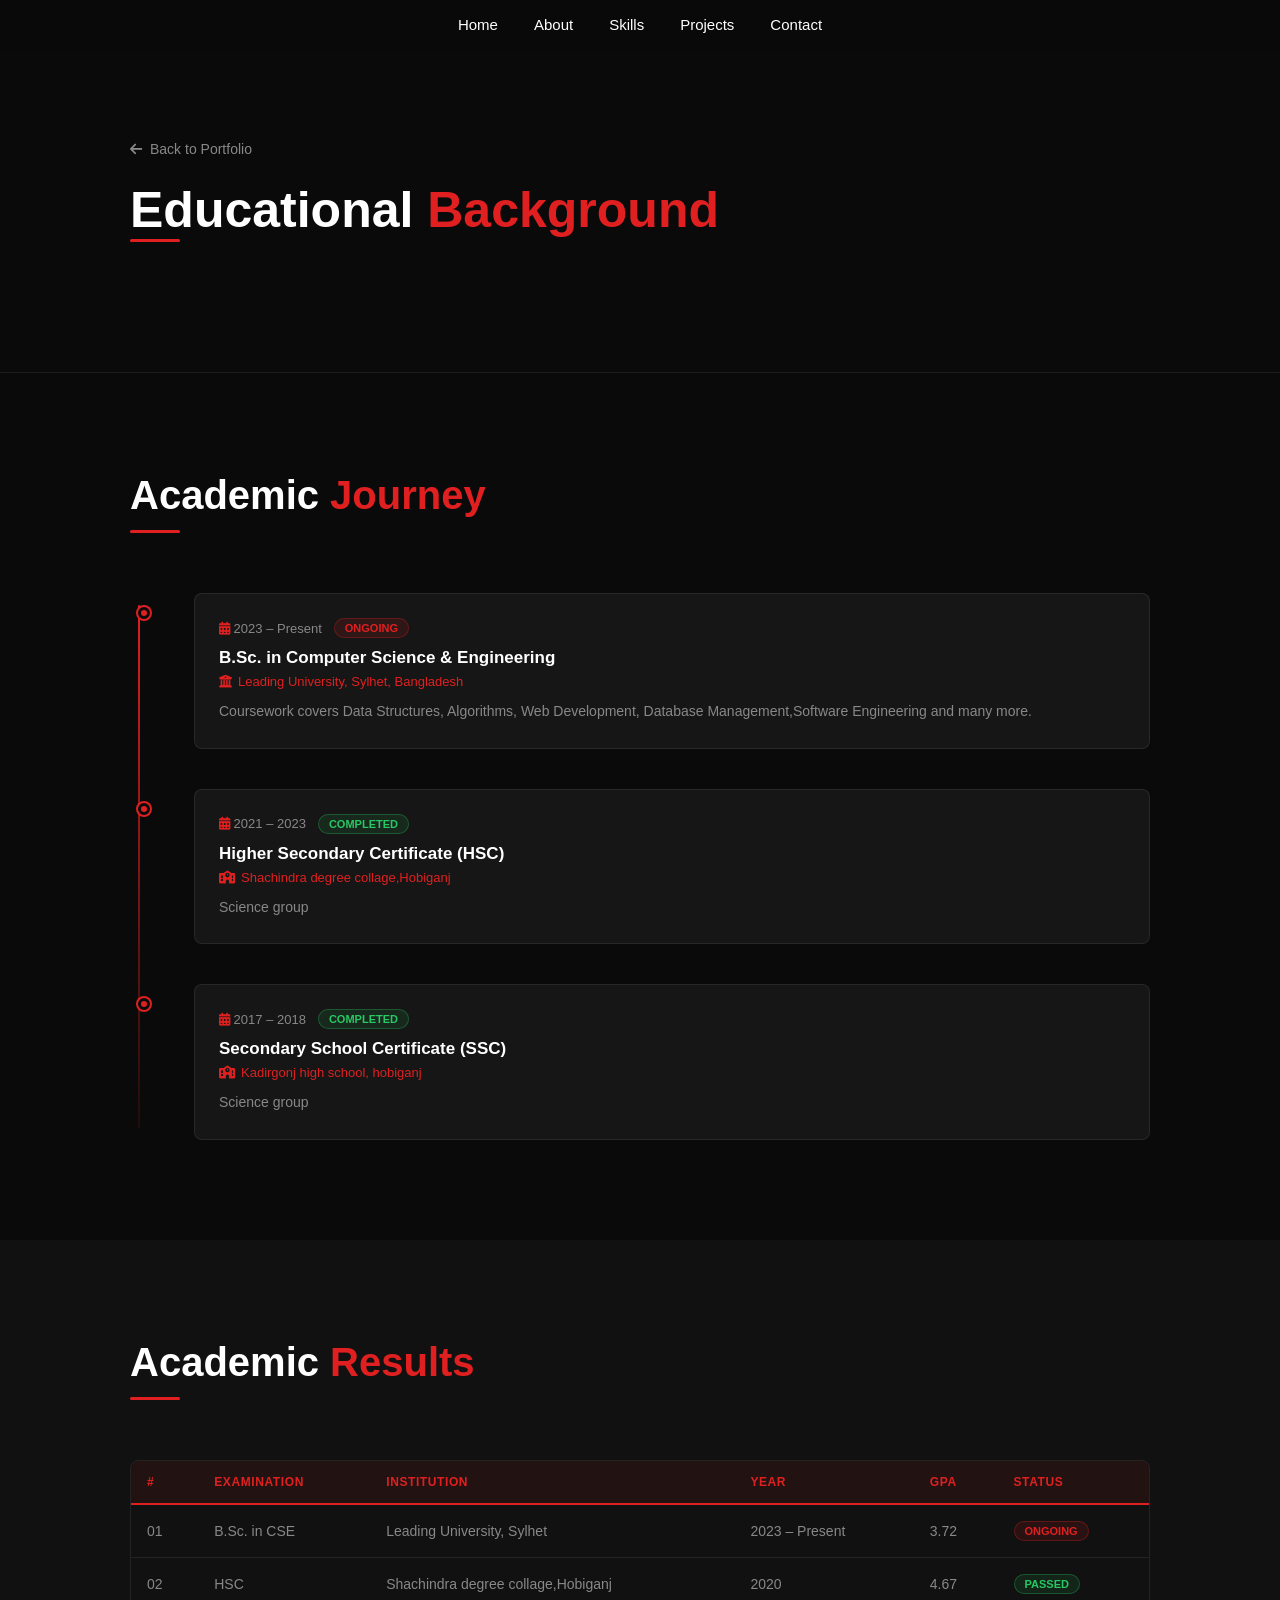
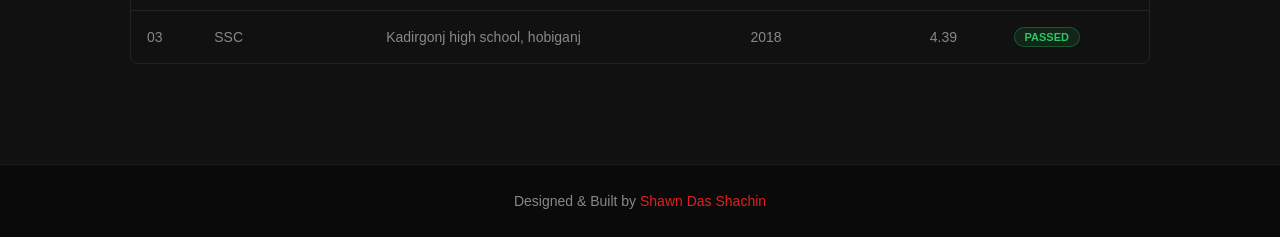
==== education.html @ 569a2774 "almost complete" ====
<!DOCTYPE html>
<html lang="en">

<head>
  <meta charset="UTF-8" />
  <meta name="viewport" content="width=device-width, initial-scale=1.0" />
  <title>Educational Background — Shawn Das Shachin</title>
  <link rel="stylesheet" href="style.css" />
  <!-- <link rel="stylesheet" href="education.css" /> -->
  <link rel="stylesheet" href="https://cdnjs.cloudflare.com/ajax/libs/font-awesome/6.5.0/css/all.min.css" />
</head>

<body>

  <!-- NAVBAR -->
  <nav class="navbar scrolled">
    <ul class="nav-links">
      <li><a href="index.html">Home</a></li>
      <li><a href="index.html#about">About</a></li>
      <li><a href="index.html#skills">Skills</a></li>
      <li><a href="index.html#projects">Projects</a></li>
      <li><a href="index.html#contact">Contact</a></li>
    </ul>
  </nav>


  <!-- HERO -->
  <section class="edu-hero">
    <div class="container">
      <a href="index.html" class="back-link"><i class="fas fa-arrow-left"></i> Back to Portfolio</a>
      <h1>Educational <span class="highlight">Background</span></h1>
      <div class="section-line"></div>
    </div>
  </section>


  <!-- TIMELINE -->
  <section class="edu-section">
    <div class="container">
      <h2 class="section-title">Academic <span class="highlight">Journey</span></h2>
      <div class="section-line"></div>

      <div class="timeline">

        <div class="timeline-item">
          <div class="tl-dot"></div>
          <div class="tl-card">
            <div class="tl-meta">
              <span><i class="fas fa-calendar-alt"></i> 2023 – Present</span>
              <span class="tl-badge">Ongoing</span>
            </div>
            <h3>B.Sc. in Computer Science & Engineering</h3>
            <p class="tl-inst"><i class="fas fa-university"></i> Leading University, Sylhet, Bangladesh</p>
            <p class="tl-desc">Coursework covers Data Structures, Algorithms, Web Development, 
              Database Management,Software Engineering and many more.</p>
          </div>
        </div>

        <div class="timeline-item">
          <div class="tl-dot"></div>
          <div class="tl-card">
            <div class="tl-meta">
              <span><i class="fas fa-calendar-alt"></i> 2021 – 2023</span>
              <span class="tl-badge done">Completed</span>
            </div>
            <h3>Higher Secondary Certificate (HSC)</h3>
            <p class="tl-inst"><i class="fas fa-school"></i> Shachindra degree collage,Hobiganj</p>
            <p class="tl-desc">Science group </p>
          </div>
        </div>

        <div class="timeline-item">
          <div class="tl-dot"></div>
          <div class="tl-card">
            <div class="tl-meta">
              <span><i class="fas fa-calendar-alt"></i> 2017 – 2018</span>
              <span class="tl-badge done">Completed</span>
            </div>
            <h3>Secondary School Certificate (SSC)</h3>
            <p class="tl-inst"><i class="fas fa-school"></i> Kadirgonj high school, hobiganj</p>
            <p class="tl-desc">Science group</p>
          </div>
        </div>

      </div>
    </div>
  </section>


  <!-- RESULTS TABLE -->
  <section class="edu-section section-alt">
    <div class="container">
      <h2 class="section-title">Academic <span class="highlight">Results</span></h2>
      <div class="section-line"></div>

      <div class="table-wrapper">
        <table class="results-table">
          <thead>
            <tr>
              <th>#</th>
              <th>Examination</th>
              <th>Institution</th>
              <th>Year</th>
              <th>GPA</th>
              <th>Status</th>
            </tr>
          </thead>
          <tbody>
            <tr>
              <td>01</td>
              <td>B.Sc. in CSE</td>
              <td>Leading University, Sylhet</td>
              <td>2023 – Present</td>
              <td>3.72</td>
              <td><span class="status ongoing">Ongoing</span></td>
            </tr>
            <tr>
              <td>02</td>
              <td>HSC</td>
              <td>Shachindra degree collage,Hobiganj</td>
              <td>2020</td>
              <td>4.67</td>
              <td><span class="status passed">Passed</span></td>
            </tr>
            <tr>
              <td>03</td>
              <td>SSC</td>
              <td>Kadirgonj high school, hobiganj</td>
              <td>2018</td>
              <td>4.39</td>
              <td><span class="status passed">Passed</span></td>
            </tr>
          </tbody>
        </table>
      </div>
    </div>
  </section>


  <!-- FOOTER -->
  <footer class="footer">
    <p>Designed & Built by <span class="highlight">Shawn Das Shachin</span></p>
  </footer>

</body>
</html>
---- style.css ----
/*
   RESET & BASE
*/
*, *::before, *::after {
  margin: 0;
  padding: 0;
  box-sizing: border-box;
}

:root {
  --bg:       #0a0a0a;
  --bg-alt:   #111111;
  --card-bg:  #161616;
  --border:   rgba(255, 255, 255, 0.08);
  --red:      #e02020;
  --red-dark: #c01818;
  --white:    #ffffff;
  --gray:     #888888;
  --particle: 255, 255, 255;
}

html { scroll-behavior: smooth; }

body {
  font-family: 'Poppins', sans-serif;
  background: var(--bg);
  color: var(--white);
  overflow-x: hidden;
}


/*
   SHARED SECTION STYLES
*/
.section {
  padding: 100px 0;
}

.section-alt {
  background: var(--bg-alt);
}

.container {
  width: 100%;
  max-width: 1100px;
  margin: 0 auto;
  padding: 0 40px;
}

.section-title {
  font-size: clamp(28px, 4vw, 40px);
  font-weight: 800;
  margin-bottom: 12px;
}

.section-line {
  width: 50px;
  height: 3px;
  background: var(--red);
  border-radius: 2px;
  margin-bottom: 60px;
}

.highlight { color: var(--red); }

.btn-outline {
  display: inline-flex;
  align-items: center;
  gap: 8px;
  border: 2px solid var(--red);
  color: var(--red);
  text-decoration: none;
  font-size: 14px;
  font-weight: 600;
  padding: 10px 24px;
  border-radius: 4px;
  margin-top: 8px;
  transition: background 0.3s, color 0.3s;
}

.btn-outline:hover {
  background: var(--red);
  color: #fff;
}


/*
   NAVBAR
*/
.navbar {
  position: fixed;
  top: 0;
  left: 0;
  width: 100%;
  z-index: 100;
  display: flex;
  align-items: center;
  justify-content: center;
  padding: 16px 48px;
  background: transparent;
  transition: background 0.3s, backdrop-filter 0.3s;
}

.navbar.scrolled {
  background: rgba(10, 10, 10, 0.92);
  backdrop-filter: blur(10px);
}

.nav-links {
  list-style: none;
  display: flex;
  gap: 36px;
}

.nav-links a {
  text-decoration: none;
  color: var(--white);
  font-size: 15px;
  font-weight: 500;
  position: relative;
  transition: color 0.3s;
}

.nav-links a.active::after {
  content: '';
  position: absolute;
  bottom: -4px;
  left: 0;
  width: 100%;
  height: 2px;
  background: var(--red);
  border-radius: 2px;
}

.nav-links a:hover {
  color: var(--red);
}


/*
   HOME SECTION
*/
#shawn {
  position: relative;
  width: 100%;
  height: 100vh;
  background: var(--bg);
  display: flex;
  align-items: center;
  overflow: hidden;
}

#particleCanvas {
  position: absolute;
  inset: 0;
  width: 100%;
  height: 100%;
  z-index: 0;
}

.shawn-content {
  position: relative;
  z-index: 2;
  width: 100%;
  max-width: 1280px;
  margin: 0 auto;
  padding: 0 60px;
  display: flex;
  align-items: center;
  justify-content: space-between;
  gap: 40px;
}

.shawn-text {
  flex: 1;
  display: flex;
  flex-direction: column;
  gap: 24px;
  animation: fadeInLeft 0.9s ease both;
}

.shawn-text h1 {
  display: flex;
  flex-direction: column;
  gap: 2px;
  font-size: clamp(36px, 5vw, 62px);
  font-weight: 800;
  line-height: 1.15;
}

.shawn-text h1 .line {
  display: block;
  opacity: 0;
  animation: slideUp 0.7s ease forwards;
}
.line:nth-child(1) { animation-delay: 0.2s; }
.line:nth-child(2) { animation-delay: 0.4s; }
.line:nth-child(3) { animation-delay: 0.6s; }

.btn-contact {
  display: inline-block;
  background: var(--red);
  color: #fff;
  text-decoration: none;
  font-size: 15px;
  font-weight: 600;
  padding: 13px 36px;
  border-radius: 4px;
  width: fit-content;
  opacity: 0;
  animation: slideUp 0.7s ease 0.85s forwards;
  transition: background 0.3s, transform 0.2s;
}

.btn-contact:hover {
  background: var(--red-dark);
  transform: translateY(-2px);
}

.social-links {
  display: flex;
  gap: 20px;
  opacity: 0;
  animation: slideUp 0.7s ease 1s forwards;
}

.social-links a {
  color: var(--white);
  font-size: 18px;
  opacity: 0.7;
  text-decoration: none;
  transition: opacity 0.3s, transform 0.3s;
}

.social-links a:hover {
  opacity: 1;
  transform: translateY(-3px);
}

.shawn-photo-wrapper {
  flex: 0 0 auto;
  opacity: 0;
  animation: fadeInRight 0.9s ease 0.5s forwards;
}

.shawn-photo {
  position: relative;
  width: clamp(280px, 32vw, 420px);
  height: clamp(280px, 32vw, 420px);
  border-radius: 50%;
  overflow: hidden;
  border: 4px solid rgba(255, 255, 255, 0.15);
  box-shadow: 0 0 40px rgba(224, 32, 32, 0.25), 0 0 80px rgba(0, 0, 0, 0.6);
  background: #111;
}

.profile-img {
  width: 100%;
  height: 100%;
  object-fit: cover;
  object-position: center 75%;
  display: none;
}

.photo-placeholder {
  width: 100%;
  height: 100%;
  display: flex;
  align-items: center;
  justify-content: center;
  background: linear-gradient(160deg, #1c1c1c, #111);
  color: rgba(255, 255, 255, 0.15);
  font-size: 80px;
}


/*
   ABOUT SECTION
*/
.about-grid {
  display: grid;
  grid-template-columns: 1fr 1fr;
  gap: 60px;
  align-items: start;
}

.about-text {
  display: flex;
  flex-direction: column;
  gap: 16px;
}

.about-text p {
  color: var(--gray);
  line-height: 1.8;
  font-size: 15px;
}

.about-text strong {
  color: var(--white);
}

.about-stats {
  display: grid;
  grid-template-columns: 1fr 1fr;
  gap: 20px;
}

.stat-card {
  background: var(--card-bg);
  border: 1px solid var(--border);
  border-radius: 8px;
  padding: 28px 20px;
  display: flex;
  flex-direction: column;
  align-items: center;
  gap: 6px;
  text-align: center;
  transition: border-color 0.3s;
}

.stat-card:hover {
  border-color: var(--red);
}

.stat-card-link{
  text-decoration: none;
}
.stat-number {
  font-size: 36px;
  font-weight: 800;
  color: var(--red);
}

.stat-label {
  font-size: 13px;
  color: var(--gray);
  font-weight: 500;
}

/* education.css — import after style.css */

.edu-hero {
  padding: 140px 0 70px;
  background: var(--bg);
  border-bottom: 1px solid var(--border);
}

.back-link {
  display: inline-flex;
  align-items: center;
  gap: 8px;
  color: var(--gray);
  text-decoration: none;
  font-size: 14px;
  margin-bottom: 24px;
  transition: color 0.3s;
}
.back-link:hover { color: var(--red); }

.edu-hero h1 {
  font-size: clamp(30px, 5vw, 50px);
  font-weight: 800;
}

.edu-section { padding: 100px 0; }

/* ── TIMELINE ── */
.timeline {
  position: relative;
  display: flex;
  flex-direction: column;
  padding-left: 28px;
}

.timeline::before {
  content: '';
  position: absolute;
  left: 8px; top: 12px; bottom: 12px;
  width: 2px;
  background: linear-gradient(to bottom, var(--red), rgba(224,32,32,0.1));
  border-radius: 2px;
}

.timeline-item {
  position: relative;
  padding: 0 0 40px 36px;
}
.timeline-item:last-child { padding-bottom: 0; }

.tl-dot {
  position: absolute;
  left: -20px; top: 14px;
  width: 12px; height: 12px;
  border-radius: 50%;
  background: var(--red);
  border: 3px solid var(--bg);
  box-shadow: 0 0 0 2px var(--red);
}

.tl-card {
  background: var(--card-bg);
  border: 1px solid var(--border);
  border-radius: 8px;
  padding: 24px;
  transition: border-color 0.3s, transform 0.3s;
}
.tl-card:hover { border-color: var(--red); transform: translateX(5px); }

.tl-meta {
  display: flex;
  align-items: center;
  gap: 12px;
  margin-bottom: 10px;
  font-size: 13px;
  color: var(--gray);
}
.tl-meta i { color: var(--red); }

.tl-badge {
  font-size: 11px;
  font-weight: 700;
  padding: 3px 10px;
  border-radius: 20px;
  background: rgba(224,32,32,0.12);
  color: var(--red);
  border: 1px solid rgba(224,32,32,0.3);
  text-transform: uppercase;
}
.tl-badge.done {
  background: rgba(40,200,100,0.1);
  color: #28c864;
  border-color: rgba(40,200,100,0.3);
}

.tl-card h3 { font-size: 17px; font-weight: 700; margin-bottom: 6px; }
.tl-inst { font-size: 13px; color: var(--red); margin-bottom: 10px; display: flex; align-items: center; gap: 6px; }
.tl-desc { font-size: 14px; color: var(--gray); line-height: 1.75; }

/* ── TABLE ── */
.table-wrapper {
  overflow-x: auto;
  border-radius: 8px;
  border: 1px solid var(--border);
}

.results-table {
  width: 100%;
  border-collapse: collapse;
  font-size: 14px;
  min-width: 580px;
}

.results-table thead tr {
  background: rgba(224,32,32,0.08);
  border-bottom: 2px solid var(--red);
}

.results-table th {
  padding: 14px 16px;
  text-align: left;
  font-size: 12px;
  font-weight: 700;
  text-transform: uppercase;
  letter-spacing: 0.6px;
  color: var(--red);
}

.results-table td {
  padding: 16px 16px;
  color: var(--gray);
  border-bottom: 1px solid var(--border);
}
.results-table tbody tr:last-child td { border-bottom: none; }
.results-table tbody tr:hover { background: rgba(224,32,32,0.03); }

.status {
  display: inline-block;
  font-size: 11px;
  font-weight: 700;
  padding: 3px 10px;
  border-radius: 20px;
  text-transform: uppercase;
}
.status.passed { background: rgba(40,200,100,0.1); color: #28c864; border: 1px solid rgba(40,200,100,0.3); }
.status.ongoing { background: rgba(224,32,32,0.12); color: var(--red); border: 1px solid rgba(224,32,32,0.3); }

@media (max-width: 640px) {
  .tl-card:hover { transform: none; }
  .edu-hero { padding: 120px 0 50px; }
}



/*
   SKILLS SECTION
*/
.skills-grid {
  display: grid;
  grid-template-columns: repeat(3, 1fr);
  gap: 32px;
}

.skill-group {
  background: var(--card-bg);
  border: 1px solid var(--border);
  border-radius: 8px;
  padding: 28px;
  transition: border-color 0.3s;
}

.skill-group:hover {
  border-color: var(--red);
}

.skill-group-title {
  font-size: 16px;
  font-weight: 700;
  color: var(--white);
  margin-bottom: 20px;
  display: flex;
  align-items: center;
  gap: 10px;
}

.skill-group-title i {
  color: var(--red);
}

.skill-tags {
  display: flex;
  flex-wrap: wrap;
  gap: 10px;
}

.tag {
  background: rgba(224, 32, 32, 0.1);
  color: var(--red);
  border: 1px solid rgba(224, 32, 32, 0.3);
  padding: 5px 14px;
  border-radius: 20px;
  font-size: 13px;
  font-weight: 500;
}


/*
   PROJECTS SECTION
*/
.projects-grid {
  display: grid;
  grid-template-columns: repeat(3, 1fr);
  gap: 28px;
}

.project-card {
  background: var(--card-bg);
  border: 1px solid var(--border);
  border-radius: 8px;
  padding: 28px;
  display: flex;
  flex-direction: column;
  gap: 14px;
  transition: transform 0.3s, border-color 0.3s;
}

.project-card:hover {
  transform: translateY(-6px);
  border-color: var(--red);
}

.project-top {
  display: flex;
  align-items: center;
  justify-content: space-between;
}

.project-icon {
  font-size: 32px;
  color: var(--red);
}

.project-links {
  display: flex;
  gap: 14px;
}

.project-links a {
  color: var(--gray);
  font-size: 18px;
  text-decoration: none;
  transition: color 0.2s;
}

.project-links a:hover {
  color: var(--white);
}

.project-name {
  font-size: 18px;
  font-weight: 700;
  color: var(--white);
}

.project-desc {
  font-size: 15px;
  color: var(--gray);
  line-height: 1.7;
  flex: 1;
}

.project-tags {
  display: flex;
  flex-wrap: wrap;
  gap: 9px;
  margin-top: auto;
}

.project-tags span {
  font-size: 12px;
  color: var(--gray);
  background: var(--bg-alt);
  padding: 3px 10px;
  border-radius: 4px;
}


/*
   CONTACT SECTION
*/
.contact-grid {
  display: grid;
  grid-template-columns: 1fr 1.4fr;
  gap: 60px;
  align-items: start;
}

.contact-intro {
  color: var(--gray);
  line-height: 1.8;
  font-size: 15px;
  margin-bottom: 32px;
}

.contact-details {
  display: flex;
  flex-direction: column;
  gap: 18px;
}

.contact-item {
  display: flex;
  align-items: center;
  gap: 14px;
  color: var(--gray);
  font-size: 14px;
}

.contact-item i {
  color: var(--red);
  font-size: 16px;
  width: 20px;
  text-align: center;
}

.contact-form {
  display: flex;
  flex-direction: column;
  gap: 16px;
}

.form-row {
  display: grid;
  grid-template-columns: 1fr 1fr;
  gap: 16px;
}

.form-input {
  width: 100%;
  background: var(--card-bg);
  border: 1px solid var(--border);
  border-radius: 6px;
  padding: 13px 16px;
  color: var(--white);
  font-family: 'Poppins', sans-serif;
  font-size: 14px;
  outline: none;
  transition: border-color 0.3s;
}

.form-input::placeholder {
  color: var(--gray);
}

.form-input:focus {
  border-color: var(--red);
}

.form-textarea {
  resize: vertical;
  min-height: 130px;
}

.btn-send {
  display: inline-flex;
  align-items: center;
  gap: 10px;
  background: var(--red);
  color: #fff;
  border: none;
  padding: 13px 32px;
  border-radius: 4px;
  font-family: 'Poppins', sans-serif;
  font-size: 15px;
  font-weight: 600;
  cursor: pointer;
  width: fit-content;
  transition: background 0.3s, transform 0.2s;
}

.btn-send:hover {
  background: var(--red-dark);
  transform: translateY(-2px);
}


/*
   FOOTER
*/
.footer {
  padding: 28px 40px;
  text-align: center;
  background: var(--bg);
  color: var(--gray);
  font-size: 14px;
  border-top: 1px solid var(--border);
}


/*
   ANIMATIONS
*/
@keyframes fadeInLeft {
  from { opacity: 0; transform: translateX(-40px); }
  to   { opacity: 1; transform: translateX(0); }
}

@keyframes fadeInRight {
  from { opacity: 0; transform: translateX(40px); }
  to   { opacity: 1; transform: translateX(0); }
}

@keyframes slideUp {
  from { opacity: 0; transform: translateY(24px); }
  to   { opacity: 1; transform: translateY(0); }
}
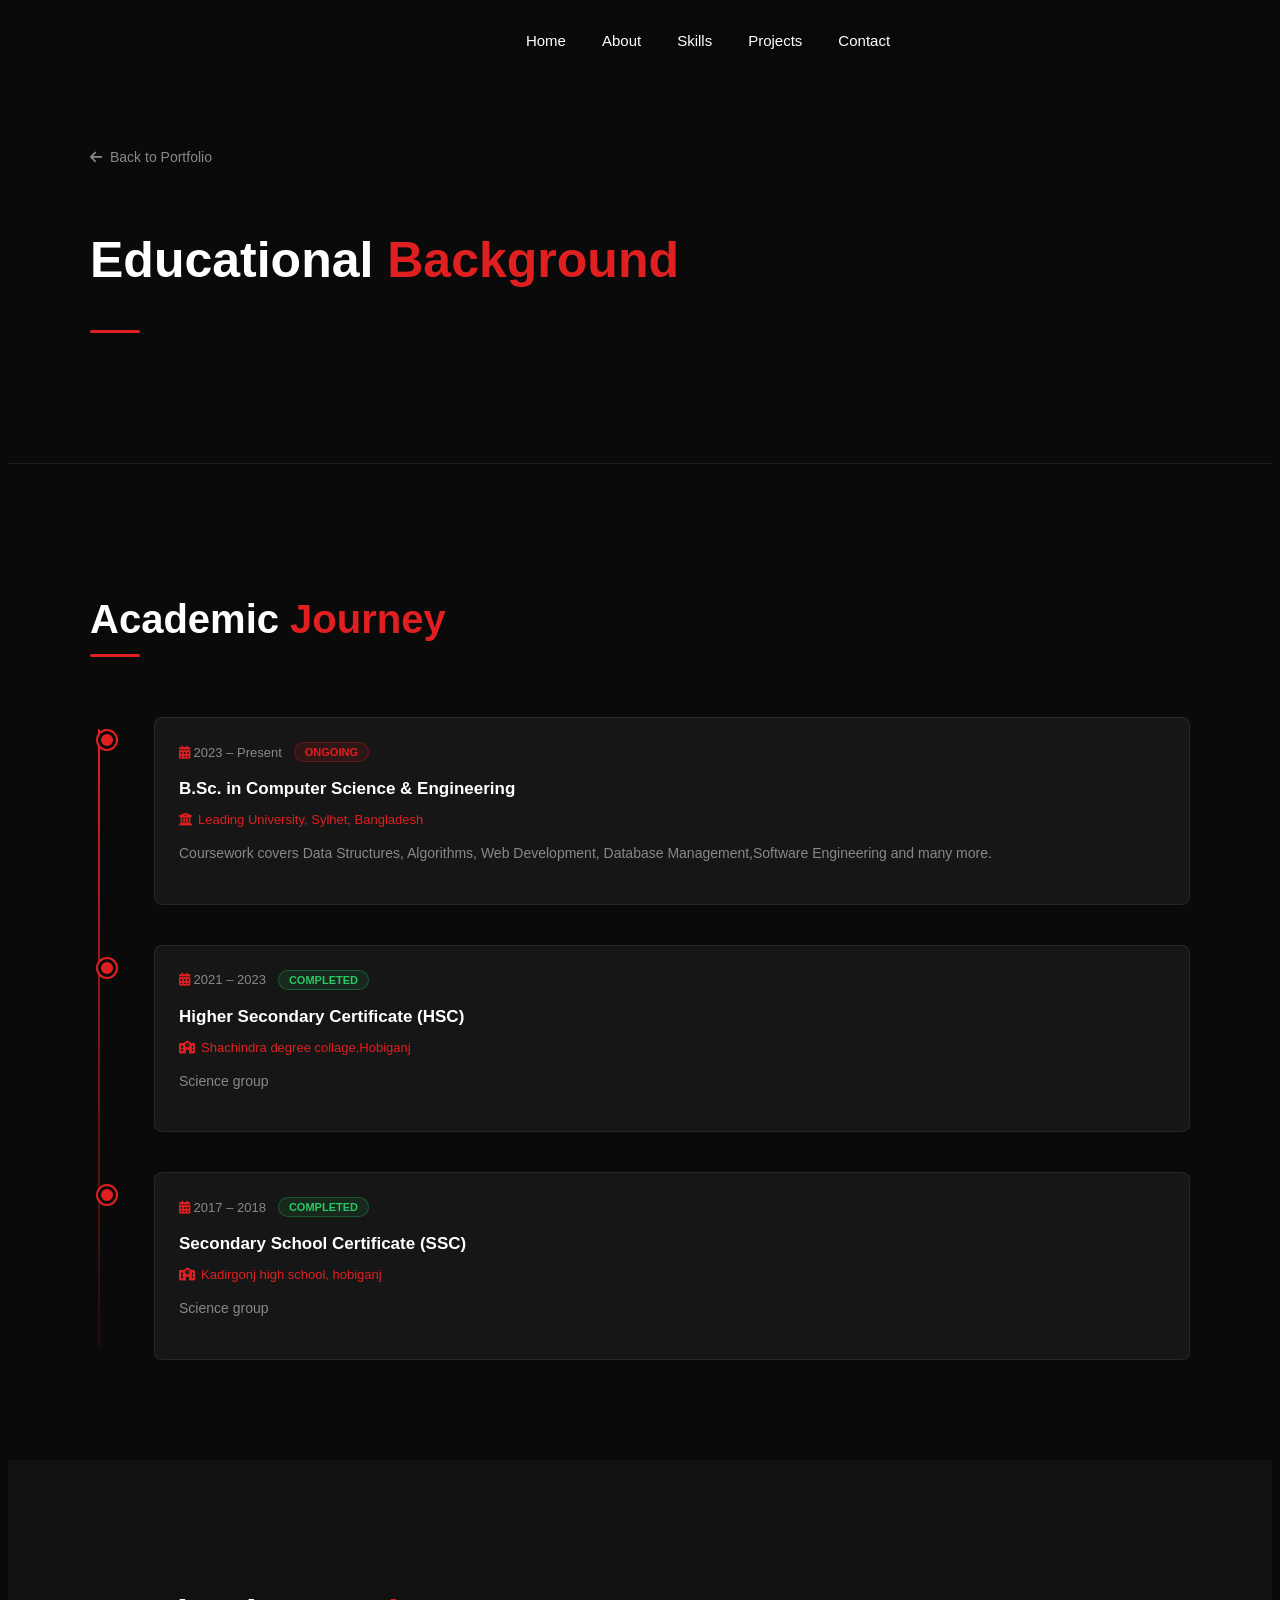
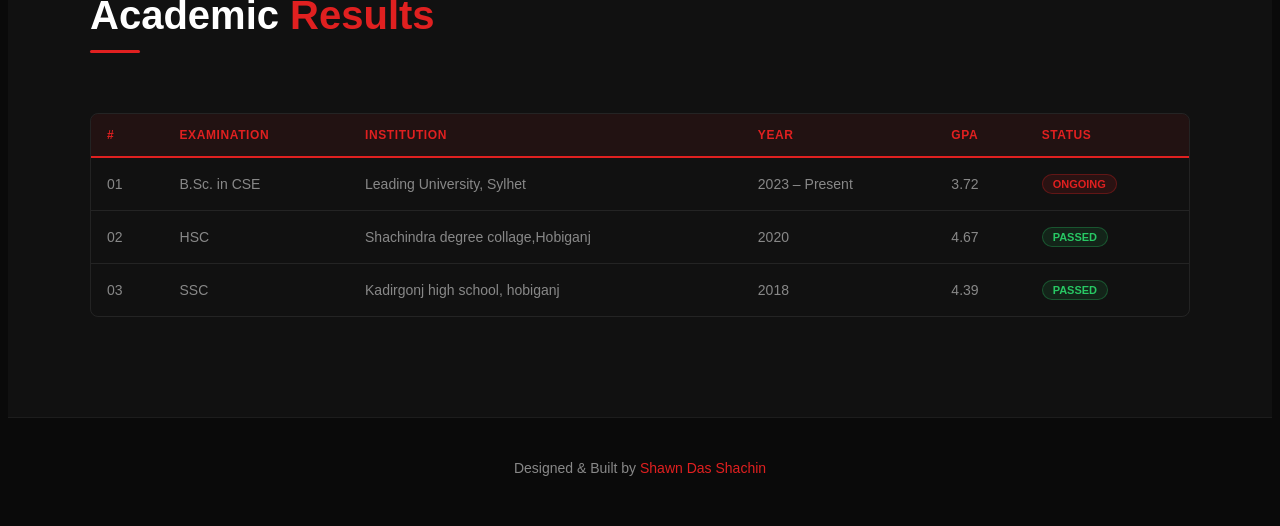
==== commit 52b668de: "10-8:31" ====
--- a/education.html
+++ b/education.html
@@ -6,7 +6,6 @@
   <meta name="viewport" content="width=device-width, initial-scale=1.0" />
   <title>Educational Background — Shawn Das Shachin</title>
   <link rel="stylesheet" href="style.css" />
-  <!-- <link rel="stylesheet" href="education.css" /> -->
   <link rel="stylesheet" href="https://cdnjs.cloudflare.com/ajax/libs/font-awesome/6.5.0/css/all.min.css" />
 </head>
 
--- a/style.css
+++ b/style.css
@@ -1,11 +1,3 @@
-/*
-   RESET & BASE
-*/
-*, *::before, *::after {
-  margin: 0;
-  padding: 0;
-  box-sizing: border-box;
-}
 
 :root {
   --bg:       #0a0a0a;
@@ -16,7 +8,6 @@
   --red-dark: #c01818;
   --white:    #ffffff;
   --gray:     #888888;
-  --particle: 255, 255, 255;
 }
 
 html { scroll-behavior: smooth; }
@@ -150,21 +141,13 @@
   overflow: hidden;
 }
 
-#particleCanvas {
-  position: absolute;
-  inset: 0;
-  width: 100%;
-  height: 100%;
-  z-index: 0;
-}
-
 .shawn-content {
   position: relative;
   z-index: 2;
   width: 100%;
   max-width: 1280px;
   margin: 0 auto;
-  padding: 0 60px;
+  padding: 60px;
   display: flex;
   align-items: center;
   justify-content: space-between;
@@ -338,7 +321,7 @@
   font-weight: 500;
 }
 
-/* education.css — import after style.css */
+/* education.css */
 
 .edu-hero {
   padding: 140px 0 70px;
@@ -672,7 +655,7 @@
 .form-row {
   display: grid;
   grid-template-columns: 1fr 1fr;
-  gap: 16px;
+  gap: 40px;
 }
 
 .form-input {
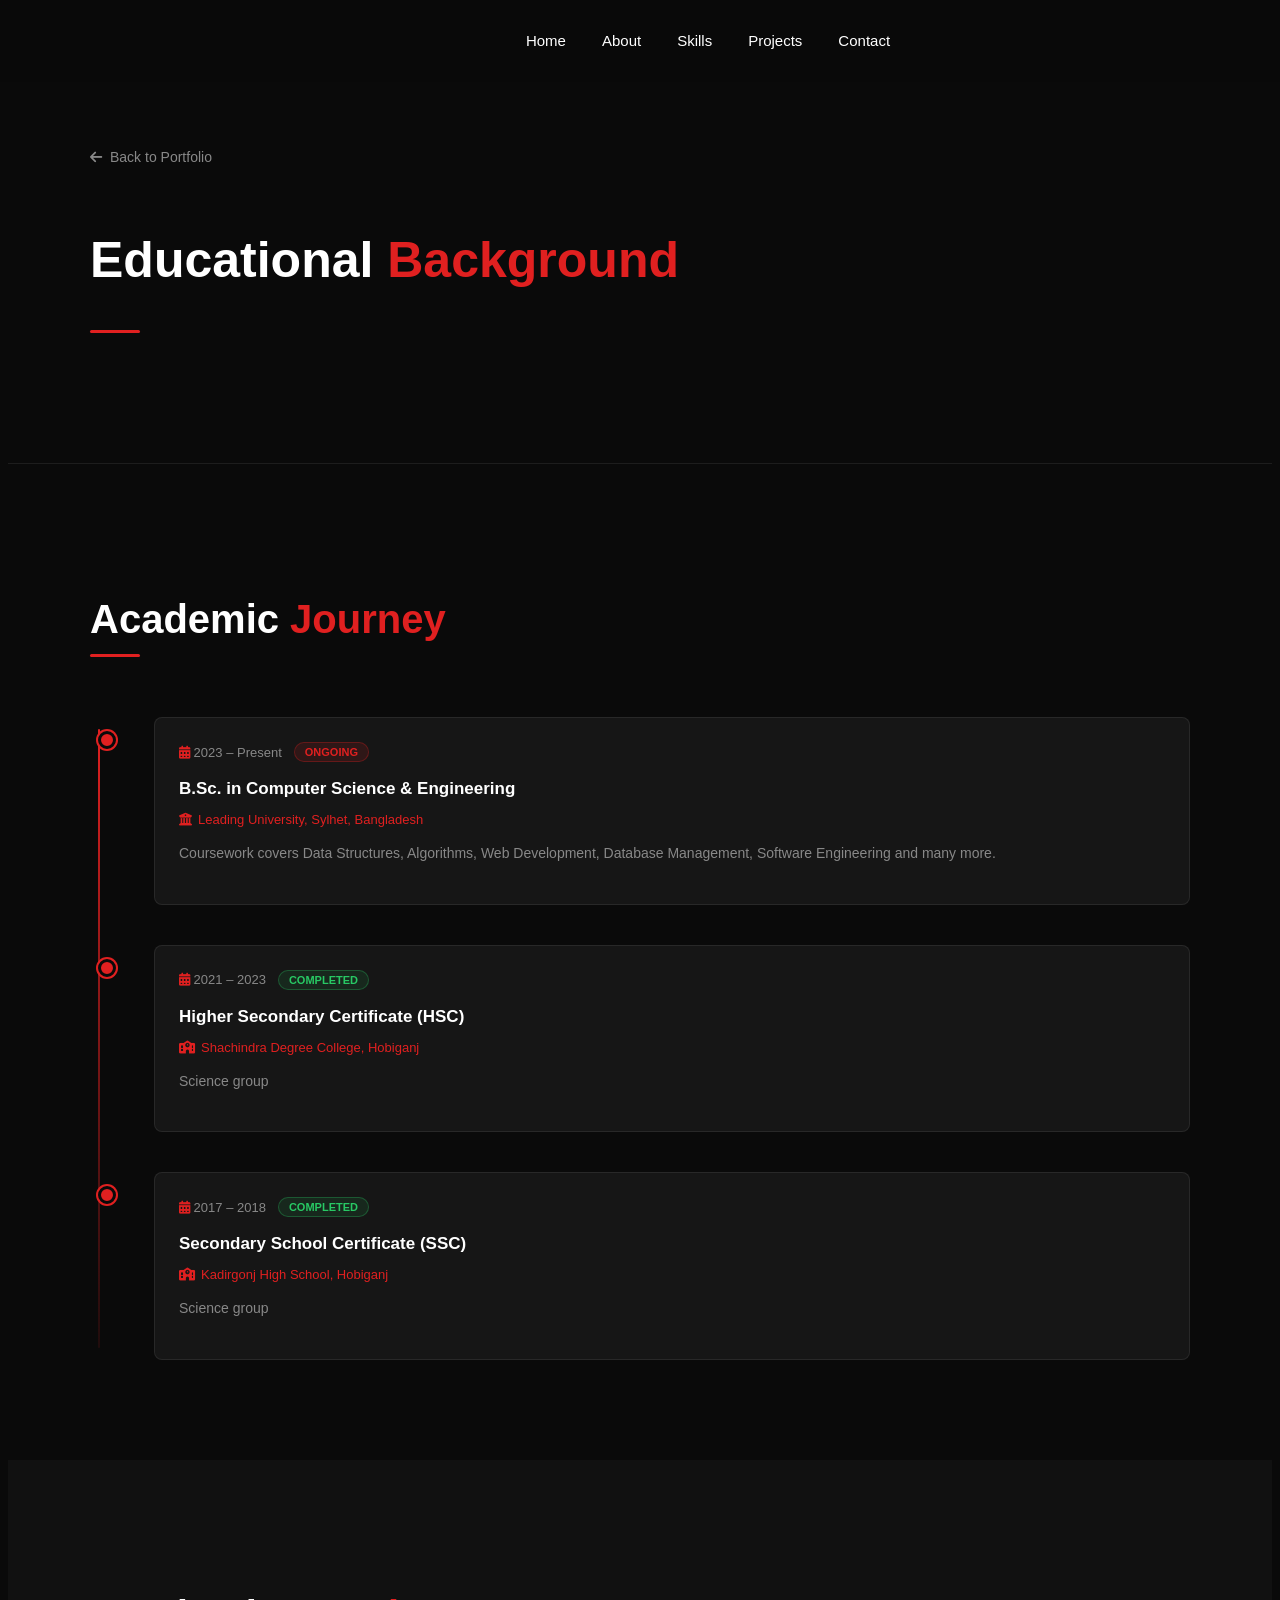
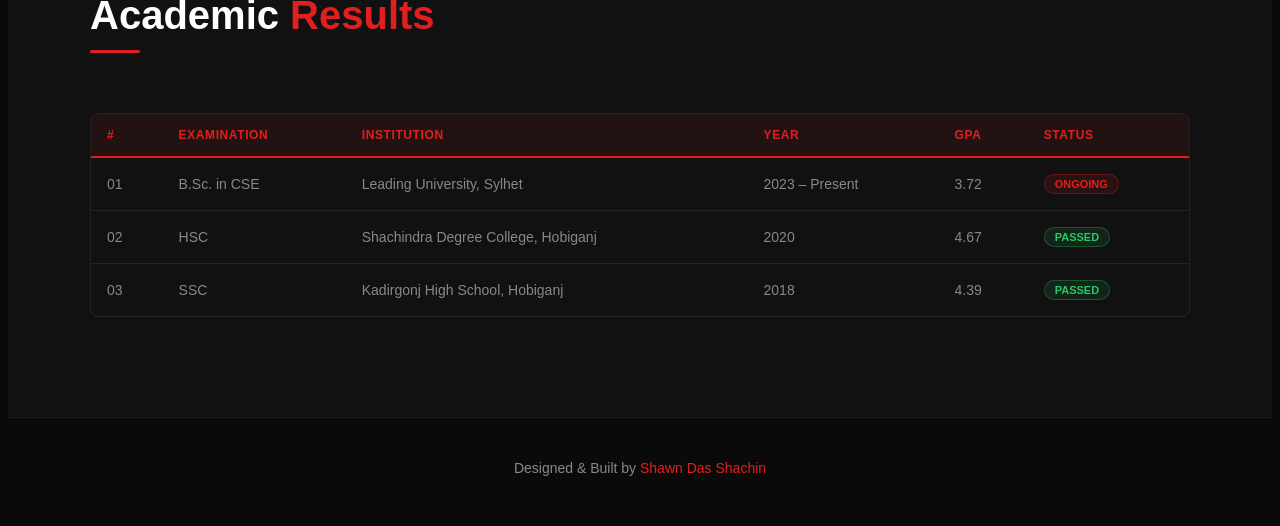
==== commit 1e3a1f00: "final" ====
--- a/education.html
+++ b/education.html
@@ -50,8 +50,8 @@
             </div>
             <h3>B.Sc. in Computer Science & Engineering</h3>
             <p class="tl-inst"><i class="fas fa-university"></i> Leading University, Sylhet, Bangladesh</p>
-            <p class="tl-desc">Coursework covers Data Structures, Algorithms, Web Development, 
-              Database Management,Software Engineering and many more.</p>
+            <p class="tl-desc">Coursework covers Data Structures, Algorithms, Web Development,
+              Database Management, Software Engineering and many more.</p>
           </div>
         </div>
 
@@ -63,8 +63,8 @@
               <span class="tl-badge done">Completed</span>
             </div>
             <h3>Higher Secondary Certificate (HSC)</h3>
-            <p class="tl-inst"><i class="fas fa-school"></i> Shachindra degree collage,Hobiganj</p>
-            <p class="tl-desc">Science group </p>
+            <p class="tl-inst"><i class="fas fa-school"></i> Shachindra Degree College, Hobiganj</p>
+            <p class="tl-desc">Science group</p>
           </div>
         </div>
 
@@ -76,7 +76,7 @@
               <span class="tl-badge done">Completed</span>
             </div>
             <h3>Secondary School Certificate (SSC)</h3>
-            <p class="tl-inst"><i class="fas fa-school"></i> Kadirgonj high school, hobiganj</p>
+            <p class="tl-inst"><i class="fas fa-school"></i> Kadirgonj High School, Hobiganj</p>
             <p class="tl-desc">Science group</p>
           </div>
         </div>
@@ -116,7 +116,7 @@
             <tr>
               <td>02</td>
               <td>HSC</td>
-              <td>Shachindra degree collage,Hobiganj</td>
+              <td>Shachindra Degree College, Hobiganj</td>
               <td>2020</td>
               <td>4.67</td>
               <td><span class="status passed">Passed</span></td>
@@ -124,7 +124,7 @@
             <tr>
               <td>03</td>
               <td>SSC</td>
-              <td>Kadirgonj high school, hobiganj</td>
+              <td>Kadirgonj High School, Hobiganj</td>
               <td>2018</td>
               <td>4.39</td>
               <td><span class="status passed">Passed</span></td>
--- a/style.css
+++ b/style.css
@@ -1,4 +1,3 @@
-
 :root {
   --bg:       #0a0a0a;
   --bg-alt:   #111111;
@@ -16,7 +15,7 @@
   font-family: 'Poppins', sans-serif;
   background: var(--bg);
   color: var(--white);
-  overflow-x: hidden;
+  /* overflow-x: hidden; */
 }
 
 
@@ -77,6 +76,8 @@
 
 /*
    NAVBAR
+   Scroll effect: CSS scroll-driven animation fades in background
+   once the user scrolls past the hero.
 */
 .navbar {
   position: fixed;
@@ -88,11 +89,6 @@
   align-items: center;
   justify-content: center;
   padding: 16px 48px;
-  background: transparent;
-  transition: background 0.3s, backdrop-filter 0.3s;
-}
-
-.navbar.scrolled {
   background: rgba(10, 10, 10, 0.92);
   backdrop-filter: blur(10px);
 }
@@ -112,7 +108,26 @@
   transition: color 0.3s;
 }
 
-.nav-links a.active::after {
+/*
+  Active nav highlight: uses :target on sections.
+  Each section, when targeted via hash, signals its corresponding
+  nav link via the :has() selector.
+*/
+body:has(#shawn:target) .nav-links a[href="#shawn"],
+body:not(:has(:target)) .nav-links a[href="#shawn"],
+body:has(#about:target) .nav-links a[href="#about"],
+body:has(#skills:target) .nav-links a[href="#skills"],
+body:has(#projects:target) .nav-links a[href="#projects"],
+body:has(#contact:target) .nav-links a[href="#contact"] {
+  color: var(--red);
+}
+
+body:has(#shawn:target) .nav-links a[href="#shawn"]::after,
+body:not(:has(:target)) .nav-links a[href="#shawn"]::after,
+body:has(#about:target) .nav-links a[href="#about"]::after,
+body:has(#skills:target) .nav-links a[href="#skills"]::after,
+body:has(#projects:target) .nav-links a[href="#projects"]::after,
+body:has(#contact:target) .nav-links a[href="#contact"]::after {
   content: '';
   position: absolute;
   bottom: -4px;
@@ -127,6 +142,17 @@
   color: var(--red);
 }
 
+.nav-links a:hover::after {
+  content: '';
+  position: absolute;
+  bottom: -4px;
+  left: 0;
+  width: 100%;
+  height: 2px;
+  background: var(--red);
+  border-radius: 2px;
+}
+
 
 /*
    HOME SECTION
@@ -159,7 +185,6 @@
   display: flex;
   flex-direction: column;
   gap: 24px;
-  animation: fadeInLeft 0.9s ease both;
 }
 
 .shawn-text h1 {
@@ -173,12 +198,8 @@
 
 .shawn-text h1 .line {
   display: block;
-  opacity: 0;
-  animation: slideUp 0.7s ease forwards;
-}
-.line:nth-child(1) { animation-delay: 0.2s; }
-.line:nth-child(2) { animation-delay: 0.4s; }
-.line:nth-child(3) { animation-delay: 0.6s; }
+}
+
 
 .btn-contact {
   display: inline-block;
@@ -190,8 +211,6 @@
   padding: 13px 36px;
   border-radius: 4px;
   width: fit-content;
-  opacity: 0;
-  animation: slideUp 0.7s ease 0.85s forwards;
   transition: background 0.3s, transform 0.2s;
 }
 
@@ -203,8 +222,6 @@
 .social-links {
   display: flex;
   gap: 20px;
-  opacity: 0;
-  animation: slideUp 0.7s ease 1s forwards;
 }
 
 .social-links a {
@@ -222,8 +239,6 @@
 
 .shawn-photo-wrapper {
   flex: 0 0 auto;
-  opacity: 0;
-  animation: fadeInRight 0.9s ease 0.5s forwards;
 }
 
 .shawn-photo {
@@ -234,26 +249,20 @@
   overflow: hidden;
   border: 4px solid rgba(255, 255, 255, 0.15);
   box-shadow: 0 0 40px rgba(224, 32, 32, 0.25), 0 0 80px rgba(0, 0, 0, 0.6);
-  background: #111;
-}
-
+  /* CSS fallback background if image fails to load */
+  background: linear-gradient(160deg, #1c1c1c, #111);
+}
+
+/*
+  Profile image: always block; browser shows background if image 404s.
+  No JS needed — broken images simply reveal the dark gradient background.
+*/
 .profile-img {
   width: 100%;
   height: 100%;
   object-fit: cover;
   object-position: center 75%;
-  display: none;
-}
-
-.photo-placeholder {
-  width: 100%;
-  height: 100%;
-  display: flex;
-  align-items: center;
-  justify-content: center;
-  background: linear-gradient(160deg, #1c1c1c, #111);
-  color: rgba(255, 255, 255, 0.15);
-  font-size: 80px;
+  display: block;
 }
 
 
@@ -306,9 +315,10 @@
   border-color: var(--red);
 }
 
-.stat-card-link{
+.stat-card-link {
   text-decoration: none;
 }
+
 .stat-number {
   font-size: 36px;
   font-weight: 800;
@@ -321,7 +331,7 @@
   font-weight: 500;
 }
 
-/* education.css */
+/* education page styles */
 
 .edu-hero {
   padding: 140px 0 70px;
@@ -472,7 +482,6 @@
   .tl-card:hover { transform: none; }
   .edu-hero { padding: 120px 0 50px; }
 }
-
 
 
 /*
@@ -669,6 +678,7 @@
   font-size: 14px;
   outline: none;
   transition: border-color 0.3s;
+  box-sizing: border-box;
 }
 
 .form-input::placeholder {
@@ -707,6 +717,7 @@
 }
 
 
+
 /*
    FOOTER
 */
@@ -717,24 +728,4 @@
   color: var(--gray);
   font-size: 14px;
   border-top: 1px solid var(--border);
-}
-
-
-/*
-   ANIMATIONS
-*/
-@keyframes fadeInLeft {
-  from { opacity: 0; transform: translateX(-40px); }
-  to   { opacity: 1; transform: translateX(0); }
-}
-
-@keyframes fadeInRight {
-  from { opacity: 0; transform: translateX(40px); }
-  to   { opacity: 1; transform: translateX(0); }
-}
-
-@keyframes slideUp {
-  from { opacity: 0; transform: translateY(24px); }
-  to   { opacity: 1; transform: translateY(0); }
-}
-
+}
